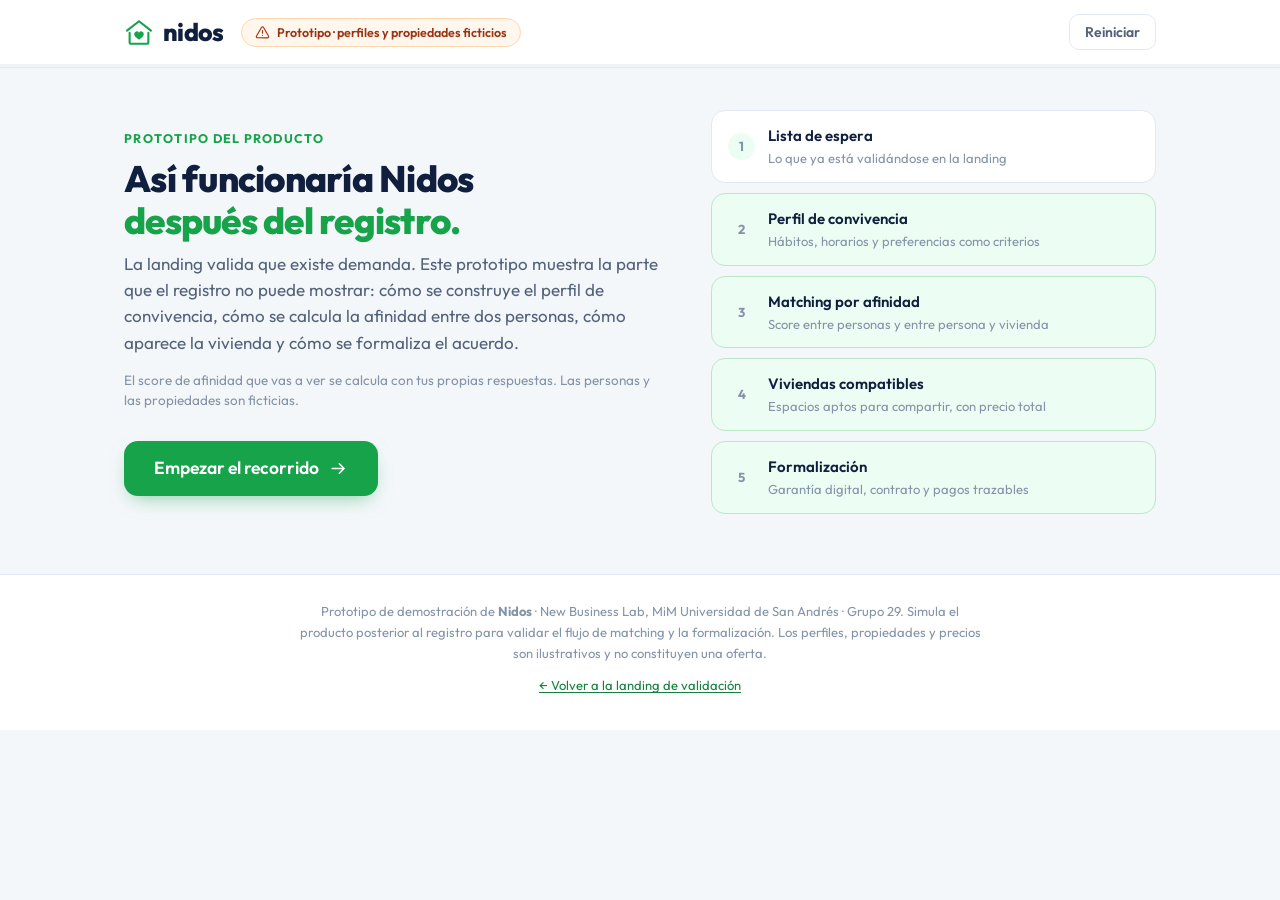
==== demo.html @ 3a669e35 "Prototipo navegable del producto en /demo Cubre el gap que marcó el mentor: la landing valida interé" ====
<!DOCTYPE html>
<html lang="es-AR">
<head>
<meta charset="utf-8">
<meta name="viewport" content="width=device-width, initial-scale=1">
<title>Nidos · Prototipo del producto</title>
<meta name="description" content="Prototipo navegable de Nidos: perfil de convivencia, matching por afinidad, viviendas compatibles y formalización.">
<meta name="robots" content="noindex">

<link rel="icon" href="data:image/svg+xml,<svg xmlns='http://www.w3.org/2000/svg' viewBox='0 0 40 36'><path d='M4 15.5 20 3l16 12.5M7.5 18.5V31a2 2 0 0 0 2 2h21a2 2 0 0 0 2-2V18.5' fill='none' stroke='%2316A34A' stroke-width='3' stroke-linecap='round' stroke-linejoin='round'/><path d='M20 27.5c-4.6-3-6.4-5.2-6.4-7.6a3.4 3.4 0 0 1 6.4-1.7 3.4 3.4 0 0 1 6.4 1.7c0 2.4-1.8 4.6-6.4 7.6z' fill='%2316A34A'/></svg>">

<link rel="preconnect" href="https://fonts.googleapis.com">
<link rel="preconnect" href="https://fonts.gstatic.com" crossorigin>
<link href="https://fonts.googleapis.com/css2?family=Outfit:wght@400;500;600;700;800&display=swap" rel="stylesheet">
<link rel="stylesheet" href="assets/styles.css">
<link rel="stylesheet" href="assets/demo.css">

<script src="assets/config.js"></script>
</head>
<body class="demo-body">

<!-- ====================================================== BARRA SUPERIOR === -->
<header class="dbar">
  <div class="dbar__inner">
    <a class="logo logo--demo" href="index.html" aria-label="Volver a Nidos">
      <svg class="logo__mark" viewBox="0 0 40 36" aria-hidden="true">
        <path d="M4 15.5 20 3l16 12.5M7.5 18.5V31a2 2 0 0 0 2 2h21a2 2 0 0 0 2-2V18.5"
              fill="none" stroke="currentColor" stroke-width="2.8"
              stroke-linecap="round" stroke-linejoin="round"/>
        <path d="M20 27.5c-4.6-3-6.4-5.2-6.4-7.6a3.4 3.4 0 0 1 6.4-1.7 3.4 3.4 0 0 1 6.4 1.7c0 2.4-1.8 4.6-6.4 7.6z"
              fill="currentColor"/>
      </svg>
      <strong>nidos</strong>
    </a>

    <span class="dbadge" title="Ninguna persona ni propiedad de este prototipo es real">
      <svg viewBox="0 0 24 24" aria-hidden="true"><path d="M12 9v4m0 3.5v.01M10.3 3.9 2.4 17.6A1.9 1.9 0 0 0 4 20.5h16a1.9 1.9 0 0 0 1.6-2.9L13.7 3.9a1.9 1.9 0 0 0-3.4 0Z" fill="none" stroke="currentColor" stroke-width="1.8" stroke-linecap="round" stroke-linejoin="round"/></svg>
      Prototipo · perfiles y propiedades ficticios
    </span>

    <div class="dbar__acciones">
      <span class="dbar__paso" id="dpaso"></span>
      <button class="dbtn-ghost" id="dreiniciar">Reiniciar</button>
    </div>
  </div>
  <div class="dprogress"><div class="dprogress__fill" id="dfill"></div></div>
</header>

<main id="dapp" class="dapp"><!-- lo renderiza demo.js --></main>

<footer class="dfooter">
  <p>
    Prototipo de demostración de <strong>Nidos</strong> · New Business Lab, MiM Universidad de San Andrés ·
    Grupo 29. Simula el producto posterior al registro para validar el flujo de matching y la
    formalización. Los perfiles, propiedades y precios son ilustrativos y no constituyen una oferta.
  </p>
  <p><a href="index.html">← Volver a la landing de validación</a></p>
</footer>

<script src="assets/demo.js"></script>
</body>
</html>
---- assets/styles.css ----
/* =============================================================================
 * NIDOS · Hoja de estilos
 * Paleta y tipografía tomadas del mockup: verde de acción, navy para títulos,
 * gris azulado muy claro de fondo, sans geométrica redondeada.
 * ========================================================================== */

:root {
  --green:        #16A34A;
  --green-bright: #22C55E;
  --green-dark:   #15803D;
  --green-soft:   #ECFDF3;
  --navy:         #0F1F3D;
  --navy-soft:    #1E3A5F;
  --slate:        #52627A;
  --slate-light:  #8494A8;
  --line:         #E3E9F0;
  --bg:           #FFFFFF;
  --bg-tint:      #F4F7FA;
  --bg-cool:      #EEF3F8;

  --radius:    14px;
  --radius-lg: 22px;
  --radius-xl: 32px;

  --shadow-sm: 0 1px 2px rgba(15, 31, 61, .06);
  --shadow:    0 4px 16px -4px rgba(15, 31, 61, .10);
  --shadow-lg: 0 24px 60px -18px rgba(15, 31, 61, .22);

  --wrap: 1180px;
  --nav-h: 78px;

  --font: 'Outfit', ui-sans-serif, system-ui, -apple-system, 'Segoe UI', sans-serif;
}

*, *::before, *::after { box-sizing: border-box; }

html { -webkit-text-size-adjust: 100%; scroll-behavior: smooth; }
@media (prefers-reduced-motion: reduce) {
  html { scroll-behavior: auto; }
  *, *::before, *::after { animation-duration: .01ms !important; transition-duration: .01ms !important; }
}

body {
  margin: 0;
  font-family: var(--font);
  font-size: 17px;
  line-height: 1.6;
  color: var(--slate);
  background: var(--bg);
  -webkit-font-smoothing: antialiased;
}

h1, h2, h3 { color: var(--navy); line-height: 1.12; letter-spacing: -.02em; margin: 0; font-weight: 700; }
p { margin: 0; }
img { max-width: 100%; height: auto; display: block; }
a { color: var(--green-dark); text-decoration-thickness: 1px; text-underline-offset: 2px; }

.wrap { width: 100%; max-width: var(--wrap); margin-inline: auto; padding-inline: 24px; }
.accent { color: var(--green); }

.sr-only {
  position: absolute; width: 1px; height: 1px; padding: 0; margin: -1px;
  overflow: hidden; clip: rect(0 0 0 0); white-space: nowrap; border: 0;
}
.skip-link {
  position: absolute; left: 12px; top: -60px; z-index: 200;
  background: var(--navy); color: #fff; padding: 10px 18px;
  border-radius: 0 0 10px 10px; text-decoration: none; transition: top .15s;
}
.skip-link:focus { top: 0; }

:where(a, button, input, select, textarea, summary, details):focus-visible {
  outline: 3px solid var(--green-bright);
  outline-offset: 2px;
  border-radius: 6px;
}

/* Test A/B: el CSS decide qué titular se ve, sin parpadeo. ------------------ */
.variant { display: none; }
html[data-variant="A"] .variant--a,
html[data-variant="B"] .variant--b { display: block; }

/* ---------------------------------------------------------------- BOTONES -- */
.btn {
  --btn-bg: var(--green);
  display: inline-flex; align-items: center; justify-content: center; gap: 10px;
  font-family: inherit; font-size: 16px; font-weight: 600; line-height: 1;
  padding: 15px 26px; border: 0; border-radius: var(--radius);
  background: var(--btn-bg); color: #fff; cursor: pointer;
  transition: background .16s, transform .12s, box-shadow .16s;
  text-decoration: none; white-space: nowrap;
}
.btn svg { width: 19px; height: 19px; flex: none; }
.btn:hover  { --btn-bg: var(--green-dark); }
.btn:active { transform: translateY(1px); }
.btn:disabled { opacity: .55; cursor: not-allowed; transform: none; }

.btn--primary { box-shadow: 0 8px 20px -8px rgba(22, 163, 74, .55); }
.btn--sm  { padding: 11px 20px; font-size: 15px; }
.btn--lg  { padding: 18px 30px; font-size: 17.5px; }
.btn--block { width: 100%; }

.btn--ghost {
  --btn-bg: transparent;
  color: var(--slate); box-shadow: none;
}
.btn--ghost:hover { --btn-bg: var(--bg-cool); color: var(--navy); }

.btn--outline {
  --btn-bg: #fff;
  color: var(--navy); box-shadow: inset 0 0 0 1.5px var(--line);
}
.btn--outline:hover { --btn-bg: var(--bg-tint); }

/* -------------------------------------------------------------------- NAV -- */
.nav {
  position: sticky; top: 0; z-index: 100;
  background: rgba(255, 255, 255, .92);
  backdrop-filter: blur(12px);
  border-bottom: 1px solid transparent;
  transition: border-color .2s, box-shadow .2s;
}
.nav.is-stuck { border-bottom-color: var(--line); box-shadow: var(--shadow-sm); }

.nav__inner {
  min-height: var(--nav-h);
  display: flex; align-items: center; gap: 32px;
}

.logo {
  display: inline-flex; align-items: center; gap: 11px;
  color: var(--green); text-decoration: none; flex: none;
}
.logo__mark { width: 38px; height: 34px; flex: none; }
.logo__text { display: flex; flex-direction: column; }
.logo strong,
.logo__text strong {
  font-size: 30px; font-weight: 800; letter-spacing: -.035em;
  color: var(--navy); line-height: 1;
}
.logo__text em {
  font-style: normal; font-size: 11px; font-weight: 500;
  color: var(--green); letter-spacing: -.005em; margin-top: 3px;
}

.nav__links { display: flex; gap: 30px; margin-inline: auto; }
.nav__links a {
  color: var(--navy-soft); text-decoration: none;
  font-size: 15.5px; font-weight: 500;
}
.nav__links a:hover { color: var(--green); }

/* ------------------------------------------------------------------- HERO -- */
.hero {
  background: linear-gradient(180deg, var(--bg-cool) 0%, var(--bg-tint) 100%);
  overflow: hidden;
}
.hero__inner {
  display: grid; grid-template-columns: minmax(0, 460px) minmax(0, 1fr);
  gap: 56px; align-items: stretch;
}
.hero__copy { min-width: 0; align-self: center; padding-block: 58px 66px; }

.hero__title { font-size: clamp(2.5rem, 4.6vw, 3.6rem); font-weight: 800; }
/* El titular de la variante B es más largo: bajamos un punto el cuerpo para que
   el CTA siga entrando arriba del pliegue y el A/B compare mensajes, no layouts. */
.variant--b .hero__title { font-size: clamp(2.2rem, 3.8vw, 3rem); }
.variant--b .hero__sub   { font-size: 17.5px; margin-top: 16px; }
.hero__sub {
  margin-top: 18px; font-size: 18.5px; line-height: 1.5;
  color: var(--slate); max-width: 30em;
}
.hero__sub strong { color: var(--navy); font-weight: 600; }

.hero__form { margin-top: 30px; }

.puertas { border: 0; padding: 0; margin: 0 0 16px; display: grid; gap: 9px; }
.puertas legend {
  padding: 0; margin-bottom: 10px;
  font-size: 13px; font-weight: 600; letter-spacing: .04em;
  text-transform: uppercase; color: var(--slate-light);
}
.puerta { display: block; cursor: pointer; }
.puerta input { position: absolute; opacity: 0; pointer-events: none; }
.puerta__box {
  display: block; padding: 13px 16px 14px 46px; position: relative;
  background: #fff; border: 1.5px solid var(--line);
  border-radius: var(--radius); transition: border-color .15s, background .15s;
}
.puerta__box::before {
  content: ''; position: absolute; left: 16px; top: 17px;
  width: 18px; height: 18px; border-radius: 50%;
  border: 2px solid #CBD5E1; transition: border-color .15s;
}
.puerta__box::after {
  content: ''; position: absolute; left: 21px; top: 22px;
  width: 8px; height: 8px; border-radius: 50%;
  background: var(--green); transform: scale(0); transition: transform .15s;
}
.puerta:hover .puerta__box { border-color: #CBD5E1; }
.puerta input:checked + .puerta__box {
  border-color: var(--green); background: var(--green-soft);
}
.puerta input:checked + .puerta__box::before { border-color: var(--green); }
.puerta input:checked + .puerta__box::after  { transform: scale(1); }
.puerta input:focus-visible + .puerta__box {
  outline: 3px solid var(--green-bright); outline-offset: 2px;
}
.puerta__title { display: block; font-weight: 600; color: var(--navy); font-size: 16px; }
.puerta__desc  { display: block; font-size: 13.5px; color: var(--slate); margin-top: 2px; line-height: 1.35; }

.field { position: relative; margin-bottom: 10px; }
.field__icon {
  position: absolute; left: 15px; top: 50%; transform: translateY(-50%);
  width: 20px; height: 20px; color: var(--slate-light); pointer-events: none;
}
.field input {
  width: 100%; font-family: inherit; font-size: 16px; color: var(--navy);
  padding: 15px 16px 15px 46px;
  background: #fff; border: 1.5px solid var(--line);
  border-radius: var(--radius); transition: border-color .15s, box-shadow .15s;
}
.field input::placeholder { color: var(--slate-light); }
.field input:hover { border-color: #CBD5E1; }
.field input:focus {
  outline: 0; border-color: var(--green);
  box-shadow: 0 0 0 3.5px rgba(34, 197, 94, .16);
}
.field input[aria-invalid="true"] { border-color: #DC2626; }

/* select con la misma estética que los inputs del hero */
.field select {
  width: 100%; font-family: inherit; font-size: 16px; color: var(--navy);
  padding: 15px 44px 15px 46px;
  background: #fff
    url("data:image/svg+xml,%3Csvg xmlns='http://www.w3.org/2000/svg' viewBox='0 0 24 24'%3E%3Cpath d='m6 9 6 6 6-6' fill='none' stroke='%2352627A' stroke-width='2.2' stroke-linecap='round' stroke-linejoin='round'/%3E%3C/svg%3E")
    right 15px center / 17px no-repeat;
  border: 1.5px solid var(--line); border-radius: var(--radius);
  appearance: none; -webkit-appearance: none; cursor: pointer;
  transition: border-color .15s, box-shadow .15s;
}
.field select:hover { border-color: #CBD5E1; }
.field select:focus {
  outline: 0; border-color: var(--green);
  box-shadow: 0 0 0 3.5px rgba(34, 197, 94, .16);
}
.field select:invalid { color: var(--slate-light); }
.field select option { color: var(--navy); }
.field select[aria-invalid="true"] { border-color: #DC2626; }

.form-error {
  margin: 0 0 10px; font-size: 14.5px; font-weight: 500; color: #DC2626;
}
.hero__form .btn { margin-top: 6px; }
.hero__legal {
  margin-top: 13px; font-size: 13.5px; line-height: 1.45;
  color: var(--slate-light); text-align: center;
}

.hero__badges {
  list-style: none; margin: 14px 0 0; padding: 0;
  display: flex; flex-wrap: wrap; justify-content: center; gap: 6px 18px;
}
.hero__badges li {
  position: relative; padding-left: 20px;
  font-size: 13.5px; color: var(--slate); white-space: nowrap;
}
.hero__badges li::before {
  content: ''; position: absolute; left: 0; top: 3px;
  width: 13px; height: 13px; border-radius: 50%;
  background: var(--green)
    url("data:image/svg+xml,%3Csvg xmlns='http://www.w3.org/2000/svg' viewBox='0 0 24 24'%3E%3Cpath d='m6.5 12.5 3.6 3.6 7.4-8' fill='none' stroke='white' stroke-width='3.4' stroke-linecap='round' stroke-linejoin='round'/%3E%3C/svg%3E")
    center / 9px no-repeat;
}

.hero__media { min-width: 0; align-self: stretch; display: flex; position: relative; }
.hero__media img {
  width: 100%; height: 100%;
  border-radius: 120px 0 0 0;
  object-fit: cover; object-position: center;
}

/* Tarjeta ilustrativa del producto flotando sobre la foto */
.match-card {
  position: absolute; left: 26px; bottom: 26px;
  display: flex; align-items: center; gap: 13px;
  padding: 13px 20px 13px 13px;
  background: rgba(255, 255, 255, .94);
  backdrop-filter: blur(6px); -webkit-backdrop-filter: blur(6px);
  border-radius: 16px; box-shadow: var(--shadow-lg);
  animation: flotar 5.5s ease-in-out infinite;
}
.match-card__ring {
  width: 54px; height: 54px; border-radius: 50%; flex: none;
  background: conic-gradient(var(--green) 0 331deg, #E2E8F0 331deg 360deg);
  display: grid; place-items: center;
}
.match-card__ring span {
  width: 42px; height: 42px; border-radius: 50%; background: #fff;
  display: grid; place-items: center;
  font-size: 15px; font-weight: 800; color: var(--navy); letter-spacing: -.03em;
}
.match-card__ring em { font-style: normal; font-size: 10px; font-weight: 700; }
.match-card__info { display: grid; gap: 2px; }
.match-card__info strong { font-size: 14px; color: var(--navy); font-weight: 700; }
.match-card__info span { font-size: 12.5px; color: var(--slate); }

@keyframes flotar {
  0%, 100% { transform: translateY(0); }
  50%      { transform: translateY(-7px); }
}

/* En desktop la foto sangra hasta el borde derecho, como en el mockup.
   .hero tiene overflow:hidden, así que no genera scroll horizontal. */
@media (min-width: 1021px) {
  /* 24px = el padding lateral de .wrap; el resto es la mitad del margen libre. */
  .hero__media { margin-right: calc(-1 * (max(0px, (100vw - var(--wrap)) / 2) + 24px)); }
}

/* ---------------------------------------------------------------- PILARES -- */
.pilares { padding-block: 68px; }
.pilares__grid { display: grid; grid-template-columns: repeat(3, 1fr); gap: 0; }
.pilar { padding-inline: 34px; }
.pilar:first-child { padding-left: 0; }
.pilar:last-child  { padding-right: 0; }
.pilar + .pilar { border-left: 1px solid var(--line); }

.pilar__icon {
  display: grid; place-items: center;
  width: 62px; height: 62px; border-radius: 50%;
  background: var(--green-soft); color: var(--green);
  margin-bottom: 18px;
}
.pilar__icon svg { width: 30px; height: 30px; }
.pilar h3 { font-size: 21px; margin-bottom: 9px; }
.pilar p  { font-size: 16px; line-height: 1.55; }
.pilar em { color: var(--navy); font-style: italic; }

/* --------------------------------------------------------------- SECCIONES -- */
.eyebrow {
  font-size: 13px; font-weight: 600; letter-spacing: .09em;
  text-transform: uppercase; color: var(--green); margin-bottom: 14px;
}
.section-title {
  font-size: clamp(1.85rem, 3.3vw, 2.6rem); font-weight: 700;
  max-width: 22em; margin-bottom: 44px;
}

/* --------------------------------------------------------------- PROBLEMA -- */
.problema { padding-block: 78px; background: var(--bg-tint); }

.datos {
  display: grid; grid-template-columns: repeat(4, 1fr); gap: 18px;
  margin-bottom: 46px;
}
.dato {
  background: #fff; border: 1px solid var(--line);
  border-radius: var(--radius-lg); padding: 26px 22px 20px;
  box-shadow: var(--shadow-sm);
}
.dato__num {
  display: block; font-size: 44px; font-weight: 800; line-height: 1;
  color: var(--green); letter-spacing: -.04em; margin-bottom: 12px;
}
.dato__num span {
  font-size: 19px; font-weight: 600; letter-spacing: -.01em; margin-left: 2px;
}
.dato__label { font-size: 15px; line-height: 1.5; color: var(--slate); }
.dato cite {
  display: block; margin-top: 12px; font-size: 12.5px; font-style: normal;
  color: var(--slate-light); line-height: 1.35;
}

.quote {
  margin: 0; padding: 34px 38px;
  background: var(--navy); color: #fff;
  border-radius: var(--radius-lg);
  display: grid; grid-template-columns: minmax(0, 1.35fr) minmax(0, 1fr);
  gap: 34px; align-items: center;
}
.quote > p {
  font-size: 20px; line-height: 1.5; font-weight: 500;
  color: #fff; text-wrap: pretty;
}
.quote footer {
  font-size: 14.5px; line-height: 1.5; color: #A8BCD4;
  border-left: 2.5px solid var(--green-bright); padding-left: 18px;
}
.quote footer span { display: block; margin-top: 8px; font-size: 13px; color: #7E93AC; }

/* ------------------------------------------------------------------ PASOS -- */
.pasos { padding-block: 78px; }
.pasos__list {
  list-style: none; margin: 0; padding: 0;
  display: grid; grid-template-columns: repeat(2, 1fr); gap: 22px;
}
.paso {
  position: relative; padding: 28px 30px 30px;
  background: #fff; border: 1px solid var(--line);
  border-radius: var(--radius-lg); box-shadow: var(--shadow-sm);
}
.paso__n {
  display: grid; place-items: center;
  width: 40px; height: 40px; border-radius: 12px;
  background: var(--navy); color: #fff;
  font-size: 18px; font-weight: 700; margin-bottom: 16px;
}
.paso h3 { font-size: 20px; margin-bottom: 9px; }
.paso p  { font-size: 16px; line-height: 1.55; }

/* ------------------------------------------------------------ COMPARATIVA -- */
.comparativa { padding-block: 78px; background: var(--bg-tint); }
.tabla-scroll { overflow-x: auto; border-radius: var(--radius-lg); background: #fff; box-shadow: var(--shadow); }
.tabla { width: 100%; min-width: 720px; border-collapse: collapse; font-size: 15.5px; }
.tabla th, .tabla td { padding: 15px 18px; text-align: center; }
.tabla thead th {
  font-size: 14.5px; font-weight: 600; color: var(--slate);
  line-height: 1.3; vertical-align: bottom;
  border-bottom: 1.5px solid var(--line);
}
.tabla thead th.is-nidos {
  color: var(--green); font-size: 20px; font-weight: 800; letter-spacing: -.02em;
}
.tabla tbody th {
  text-align: left; font-weight: 500; color: var(--navy);
  font-size: 15.5px; min-width: 230px;
}
.tabla tbody tr + tr th,
.tabla tbody tr + tr td { border-top: 1px solid var(--line); }
.tabla td { color: var(--slate); }
.tabla td.is-nidos { background: var(--green-soft); font-weight: 600; color: var(--green-dark); }
.tabla td[data-v="si"]  { color: var(--green-dark); font-weight: 600; }
.tabla td[data-v="no"]  { color: #B4425A; }
.tabla td[data-v="na"]  { color: var(--slate-light); }
.tabla__nota {
  margin-top: 20px; font-size: 16px; color: var(--slate);
  max-width: 46em; line-height: 1.55;
}

/* -------------------------------------------------------------------- FAQ -- */
.faq { padding-block: 78px; }
.faq__inner {
  display: grid; grid-template-columns: minmax(0, .82fr) minmax(0, 1.18fr); gap: 56px;
}
.faq__head { position: sticky; top: calc(var(--nav-h) + 28px); align-self: start; }
.faq__head .section-title { margin-bottom: 18px; }
.faq__aside { font-size: 16px; color: var(--slate); }

.faq__list { display: grid; gap: 10px; }
.qa {
  background: #fff; border: 1px solid var(--line);
  border-radius: var(--radius); overflow: hidden;
  transition: border-color .15s, box-shadow .15s;
}
.qa[open] { border-color: #CBD9E6; box-shadow: var(--shadow-sm); }
.qa summary {
  padding: 18px 52px 18px 22px; position: relative; cursor: pointer;
  font-size: 17px; font-weight: 600; color: var(--navy); list-style: none;
}
.qa summary::-webkit-details-marker { display: none; }
.qa summary::after {
  content: ''; position: absolute; right: 24px; top: 25px;
  width: 10px; height: 10px;
  border-right: 2.2px solid var(--green); border-bottom: 2.2px solid var(--green);
  transform: rotate(45deg); transition: transform .18s;
}
.qa[open] summary::after { transform: rotate(-135deg); top: 27px; }
.qa summary:hover { color: var(--green-dark); }
.qa__body { padding: 0 22px 20px; }
.qa__body p { font-size: 16px; line-height: 1.6; }
.qa__body strong { color: var(--navy); }

/* ----------------------------------------------------------------- CIERRE -- */
.cierre {
  padding-block: 84px; text-align: center;
  background: linear-gradient(180deg, var(--bg-tint) 0%, var(--bg-cool) 100%);
}
.cierre__inner { display: grid; justify-items: center; gap: 20px; }
.cierre h2 { font-size: clamp(1.9rem, 3.4vw, 2.7rem); }
.cierre p  { font-size: 18px; max-width: 34em; }
.cierre__count { font-size: 15px; color: var(--slate-light); }

/* ----------------------------------------------------------------- FOOTER -- */
.footer { background: var(--navy); color: #A8BCD4; padding-block: 46px 38px; }
.footer__inner { display: grid; gap: 22px; }
.footer__brand { display: flex; align-items: center; gap: 16px; flex-wrap: wrap; }
.logo--footer { color: var(--green-bright); }
.logo--footer strong { color: #fff; font-size: 26px; }
.footer__brand p { font-size: 14.5px; color: #8AA0BC; }
.footer__disclaimer {
  font-size: 13.5px; line-height: 1.6; color: #7E93AC; max-width: 78ch;
  padding-top: 20px; border-top: 1px solid rgba(255, 255, 255, .1);
}
.footer__meta {
  display: flex; gap: 22px; flex-wrap: wrap;
  font-size: 13.5px; color: #7E93AC;
}
.footer__meta a { color: #A8BCD4; }

/* ============================================================== ONBOARDING == */
.modal {
  position: fixed; inset: 0; z-index: 300;
  display: grid; place-items: center; padding: 20px;
  /* Red de seguridad: si el contenido de un paso excede el alto disponible,
     scrollea el overlay completo en lugar de recortar el panel. */
  overflow-y: auto; overscroll-behavior: contain;
}
.modal[hidden] { display: none; }
.modal__backdrop {
  position: fixed; inset: 0;
  background: rgba(15, 31, 61, .62);
  animation: fade .18s ease-out;
}
.modal__panel {
  position: relative; width: 100%; max-width: 620px;
  max-height: min(92vh, 860px);
  background: #fff; border-radius: var(--radius-xl);
  box-shadow: var(--shadow-lg);
  display: flex; flex-direction: column; overflow: hidden;
  /* Entrada solo con opacidad: una animación con transform puede dejar el
     panel visualmente desplazado si se interrumpe, y el modal es crítico. */
  animation: fade .2s ease-out;
}
@keyframes fade { from { opacity: 0; } }
@keyframes rise { from { opacity: 0; transform: translateY(14px) scale(.985); } }

.modal__bar {
  display: flex; align-items: center; gap: 14px;
  padding: 18px 20px 16px 26px; flex: none;
}
.logo--modal { color: var(--green); }
.logo--modal strong { font-size: 23px; }
.logo--modal .logo__mark { width: 29px; height: 26px; }
.modal__step {
  margin-left: auto; font-size: 13.5px; font-weight: 600;
  color: var(--slate-light); letter-spacing: .02em;
}
.modal__close {
  display: grid; place-items: center; flex: none;
  width: 36px; height: 36px; border: 0; border-radius: 10px;
  background: var(--bg-tint); color: var(--slate); cursor: pointer;
  transition: background .15s, color .15s;
}
.modal__close svg { width: 18px; height: 18px; }
.modal__close:hover { background: var(--bg-cool); color: var(--navy); }

.progress { height: 4px; background: var(--bg-cool); flex: none; }
.progress__fill {
  height: 100%; width: 0;
  background: linear-gradient(90deg, var(--green), var(--green-bright));
  border-radius: 0 4px 4px 0; transition: width .3s cubic-bezier(.4, 0, .2, 1);
}

/* min-height: 0 es imprescindible: sin él, la regla de tamaño mínimo
   automático de flexbox impide que este hijo se encoja por debajo del alto de
   su contenido, el panel desborda su max-height y el overflow:hidden recorta
   la barra y el pie (pantalla "en blanco" en el paso de precios). */
.modal__body { padding: 26px 26px 8px; overflow-y: auto; flex: 1; min-height: 0; }
.modal__foot {
  display: flex; align-items: center; gap: 12px;
  padding: 18px 26px 24px; flex: none;
  border-top: 1px solid var(--line); background: #fff;
}
.modal__foot .btn--primary { margin-left: auto; }
.modal__foot.is-hidden { display: none; }

/* --- contenido de cada paso ----------------------------------------------- */
.paso-head { margin-bottom: 22px; }
.paso-head h2 { font-size: 25px; line-height: 1.2; }
.paso-head p  { margin-top: 9px; font-size: 15.5px; line-height: 1.5; color: var(--slate); }

.opts { display: grid; gap: 9px; }
.opt { display: block; cursor: pointer; }
.opt input { position: absolute; opacity: 0; pointer-events: none; }
.opt__box {
  display: flex; align-items: flex-start; gap: 13px;
  padding: 15px 18px; background: #fff;
  border: 1.5px solid var(--line); border-radius: var(--radius);
  transition: border-color .14s, background .14s;
}
.opt__box::before {
  content: ''; flex: none; margin-top: 2px;
  width: 19px; height: 19px; border-radius: 50%;
  border: 2px solid #CBD5E1;
  background: no-repeat center/9px 9px;
  transition: border-color .14s, background-color .14s;
}
.opt:hover .opt__box { border-color: #CBD5E1; background: #FCFDFE; }
.opt input:checked + .opt__box { border-color: var(--green); background: var(--green-soft); }
.opt input:checked + .opt__box::before {
  border-color: var(--green); background-color: var(--green);
  background-image: url("data:image/svg+xml,%3Csvg xmlns='http://www.w3.org/2000/svg' viewBox='0 0 12 12'%3E%3Cpath d='M2 6.3 4.6 9 10 3.2' fill='none' stroke='%23fff' stroke-width='2.2' stroke-linecap='round' stroke-linejoin='round'/%3E%3C/svg%3E");
}
.opt input:focus-visible + .opt__box { outline: 3px solid var(--green-bright); outline-offset: 2px; }
.opt__text { min-width: 0; }
.opt__title { display: block; font-size: 16px; font-weight: 600; color: var(--navy); }
.opt__desc  { display: block; font-size: 13.5px; color: var(--slate); margin-top: 2px; line-height: 1.4; }

/* checkbox: cuadrado en lugar de círculo */
.opts--multi .opt__box::before { border-radius: 6px; }

/* selección en grilla compacta (zonas) */
.opts--grid { grid-template-columns: repeat(2, 1fr); }
.opts--grid .opt__box { padding: 13px 15px; }

.campo { margin-top: 4px; }
.campo__label {
  display: block; font-size: 15px; font-weight: 600;
  color: var(--navy); margin-bottom: 9px;
}
.campo__hint { font-size: 13.5px; color: var(--slate-light); font-weight: 400; }
.campo select, .campo textarea, .campo input[type="text"], .campo input[type="tel"] {
  width: 100%; font-family: inherit; font-size: 16px; color: var(--navy);
  padding: 14px 16px; background: #fff;
  border: 1.5px solid var(--line); border-radius: var(--radius);
  transition: border-color .15s, box-shadow .15s;
}
.campo textarea { min-height: 104px; resize: vertical; line-height: 1.5; }
.campo select {
  appearance: none;
  background-image: url("data:image/svg+xml,%3Csvg xmlns='http://www.w3.org/2000/svg' viewBox='0 0 16 16'%3E%3Cpath d='m3.5 6.2 4.5 4.4 4.5-4.4' fill='none' stroke='%2352627A' stroke-width='1.9' stroke-linecap='round' stroke-linejoin='round'/%3E%3C/svg%3E");
  background-repeat: no-repeat; background-position: right 15px center;
  background-size: 16px; padding-right: 42px; cursor: pointer;
}
.campo :is(select, textarea, input):focus {
  outline: 0; border-color: var(--green);
  box-shadow: 0 0 0 3.5px rgba(34, 197, 94, .16);
}
.campo + .campo { margin-top: 20px; }

/* slider de presupuesto */
.rango { margin-top: 6px; }
.rango__valor {
  font-size: 30px; font-weight: 800; color: var(--navy);
  letter-spacing: -.03em; line-height: 1.1;
}
.rango__valor span { font-size: 15px; font-weight: 500; color: var(--slate); letter-spacing: 0; }
.rango input[type="range"] {
  width: 100%; margin: 16px 0 6px; appearance: none;
  background: transparent; cursor: pointer;
}
.rango input[type="range"]::-webkit-slider-runnable-track {
  height: 7px; border-radius: 99px; background: var(--bg-cool);
}
.rango input[type="range"]::-webkit-slider-thumb {
  appearance: none; margin-top: -8px;
  width: 23px; height: 23px; border-radius: 50%;
  background: var(--green); border: 3.5px solid #fff;
  box-shadow: 0 2px 8px rgba(15, 31, 61, .28);
}
.rango input[type="range"]::-moz-range-track {
  height: 7px; border-radius: 99px; background: var(--bg-cool);
}
.rango input[type="range"]::-moz-range-thumb {
  width: 23px; height: 23px; border-radius: 50%;
  background: var(--green); border: 3.5px solid #fff;
  box-shadow: 0 2px 8px rgba(15, 31, 61, .28);
}
.rango__escala {
  display: flex; justify-content: space-between;
  font-size: 13px; color: var(--slate-light);
}

/* bloque de precio en el paso de disposición a pagar */
.precio {
  background: var(--bg-tint); border: 1px solid var(--line);
  border-radius: var(--radius); padding: 18px 20px; margin-bottom: 14px;
}
.precio__monto {
  font-size: 27px; font-weight: 800; color: var(--navy); letter-spacing: -.03em;
  line-height: 1.15;
}
.precio__monto small { font-size: 15px; font-weight: 500; color: var(--slate); letter-spacing: 0; }
.precio__detalle { font-size: 14.5px; line-height: 1.5; color: var(--slate); margin-top: 7px; }
.precio__detalle strong { color: var(--navy); }
.precio--destacado { background: var(--green-soft); border-color: #BBF7D0; }

.wtp-bloque + .wtp-bloque { margin-top: 26px; padding-top: 26px; border-top: 1px solid var(--line); }
.wtp-bloque > h3 { font-size: 17.5px; margin-bottom: 12px; line-height: 1.35; }

/* pantalla de agradecimiento */
.gracias { text-align: center; padding: 14px 4px 30px; }
.gracias__icon {
  display: grid; place-items: center; margin: 0 auto 22px;
  width: 78px; height: 78px; border-radius: 50%;
  background: var(--green-soft); color: var(--green);
}
.gracias__icon svg { width: 40px; height: 40px; }
.gracias h2 { font-size: 27px; margin-bottom: 12px; }
.gracias > p { font-size: 16.5px; line-height: 1.55; max-width: 40ch; margin-inline: auto; }
.gracias__pos {
  margin: 24px auto 0; padding: 20px 26px; max-width: 340px;
  background: var(--bg-tint); border: 1px solid var(--line);
  border-radius: var(--radius-lg);
}
.gracias__pos strong {
  display: block; font-size: 40px; font-weight: 800;
  color: var(--green); letter-spacing: -.04em; line-height: 1;
}
.gracias__pos span { display: block; font-size: 14.5px; color: var(--slate); margin-top: 7px; }
.gracias__acciones { display: grid; gap: 10px; margin-top: 26px; }

/* --------------------------------------------------------------- GARANTÍA -- */
.garantia {
  margin-top: 54px; padding: 38px 42px 30px;
  background: var(--green-soft);
  border: 1.5px solid #BBE7C8; border-radius: var(--radius-lg);
}
.garantia__slider {
  max-width: 460px; margin: 0 auto 30px; text-align: center;
}
.garantia__pregunta {
  display: block; font-size: 16.5px; font-weight: 700;
  color: var(--navy); margin-bottom: 10px;
}
.garantia__slider .rango__valor { justify-content: center; }
.garantia__cols {
  display: grid; grid-template-columns: 1fr auto 1fr;
  gap: 30px; align-items: center;
}
.garantia__col { display: grid; gap: 4px; justify-items: center; text-align: center; }
.garantia__tag {
  font-size: 12.5px; font-weight: 700; letter-spacing: .06em;
  text-transform: uppercase; color: var(--slate);
}
.garantia__col strong {
  font-size: clamp(1.9rem, 3.4vw, 2.6rem); font-weight: 800;
  letter-spacing: -.03em; line-height: 1.1;
}
.garantia__col--hoy strong { color: var(--slate); text-decoration: line-through; text-decoration-thickness: 3px; text-decoration-color: #DC2626; }
.garantia__col--nidos strong { color: var(--green); }
.garantia__col--nidos .garantia__tag { color: var(--green); }
.garantia__det { font-size: 14px; color: var(--slate); }
.garantia__vs { width: 34px; height: 34px; color: var(--navy); }
.garantia__vs svg { width: 100%; height: 100%; }
.garantia__nota {
  margin: 22px auto 0; max-width: 46em; text-align: center;
  font-size: 13.5px; line-height: 1.5; color: var(--slate);
}

/* -------------------------------------------------------------- REFERIDOS -- */
.ref-banner {
  margin: 0 0 14px; padding: 11px 16px;
  background: var(--green-soft); border: 1.5px solid #BBE7C8;
  border-radius: var(--radius); font-size: 14px; line-height: 1.45;
  color: var(--navy);
}
.ref-banner strong { color: var(--green); }

.gracias__ref {
  margin-top: 26px; padding: 22px 22px 20px;
  background: var(--bg-tint); border-radius: var(--radius-lg);
  text-align: left;
}
.gracias__ref h3 { font-size: 17px; font-weight: 700; color: var(--navy); }
.gracias__ref > p { margin-top: 6px; font-size: 14px; line-height: 1.5; color: var(--slate); }
.gracias__ref strong { color: var(--navy); }

.ref-link {
  margin-top: 14px; display: flex; align-items: stretch; gap: 8px;
}
.ref-link span {
  flex: 1; min-width: 0; display: flex; align-items: center;
  padding: 10px 14px; background: #fff;
  border: 1.5px dashed #CBD5E1; border-radius: var(--radius);
  font-size: 13px; color: var(--slate);
  white-space: nowrap; overflow: hidden; text-overflow: ellipsis;
}
.ref-link__btn {
  flex: none; padding: 10px 18px; border: 0; cursor: pointer;
  background: var(--navy); color: #fff; border-radius: var(--radius);
  font-family: inherit; font-size: 14px; font-weight: 600;
  transition: background .15s, transform .15s ease;
}
.ref-link__btn:hover { background: #1B3054; transform: translateY(-1px); }

/* ------------------------------------------------------------- STICKY CTA -- */
.sticky-cta {
  position: fixed; left: 0; right: 0; bottom: 0; z-index: 250;
  padding: 10px 16px calc(10px + env(safe-area-inset-bottom));
  background: rgba(255, 255, 255, .96);
  backdrop-filter: blur(8px); -webkit-backdrop-filter: blur(8px);
  border-top: 1px solid var(--line);
  box-shadow: 0 -8px 24px rgba(15, 31, 61, .10);
  transform: translateY(110%); visibility: hidden;
  transition: transform .3s ease, visibility .3s;
}
.sticky-cta.is-on { transform: none; visibility: visible; }
@media (min-width: 721px) { .sticky-cta { display: none; } }
body.modal-abierta .sticky-cta { display: none; }

/* ----------------------------------------------------- APARICIÓN AL SCROLL -- */
.reveal { opacity: 0; transform: translateY(18px); transition: opacity .55s ease, transform .55s ease; }
.reveal.is-in { opacity: 1; transform: none; }

.reveal-fila { opacity: 0; transition: opacity .5s ease; }
.reveal-fila.is-in { opacity: 1; }

/* ------------------------------------------------------------- MOVIMIENTO -- */
/* Entrada del hero al cargar */
@media (prefers-reduced-motion: no-preference) {
  .hero__copy .variant { animation: subir .65s ease-out backwards; }
  .hero__copy .hero__form { animation: subir .65s .15s ease-out backwards; }
  .hero__media img { animation: revelarFoto .8s ease-out backwards; }
  .match-card {
    animation: entrarCard .5s .55s cubic-bezier(.34, 1.56, .64, 1) backwards,
               flotar 5.5s 1.2s ease-in-out infinite;
  }
}
@keyframes subir {
  from { opacity: 0; transform: translateY(22px); }
}
@keyframes revelarFoto {
  from { opacity: 0; transform: scale(1.035); }
}
@keyframes entrarCard {
  from { opacity: 0; transform: translateY(14px) scale(.92); }
}

/* El anillo de compatibilidad se dibuja solo */
@property --arc {
  syntax: '<angle>'; initial-value: 331deg; inherits: false;
}
.match-card__ring {
  background: conic-gradient(var(--green) 0 var(--arc), #E2E8F0 var(--arc) 360deg);
}
@media (prefers-reduced-motion: no-preference) {
  .match-card__ring { animation: dibujarArco 1.1s .75s ease-out backwards; }
}
@keyframes dibujarArco {
  from { --arc: 0deg; }
  to   { --arc: 331deg; }
}

/* Fondo del hero: dos manchas de color que derivan lento (solo desktop) */
.hero { position: relative; }
.hero__inner { position: relative; z-index: 1; }
@media (min-width: 1021px) and (prefers-reduced-motion: no-preference) {
  .hero::before, .hero::after {
    content: ''; position: absolute; border-radius: 50%;
    filter: blur(70px); opacity: .5; pointer-events: none;
  }
  .hero::before {
    width: 380px; height: 380px; left: -110px; top: -80px;
    background: #DCFCE7;
    animation: derivar 26s ease-in-out infinite alternate;
  }
  .hero::after {
    width: 300px; height: 300px; left: 30%; bottom: -140px;
    background: #E0EAFF;
    animation: derivar 32s 4s ease-in-out infinite alternate-reverse;
  }
}
@keyframes derivar {
  from { transform: translate(0, 0) scale(1); }
  to   { transform: translate(70px, 40px) scale(1.15); }
}

/* Micro-interacciones */
.btn svg { transition: transform .2s ease; }
.btn:hover svg { transform: translateX(3px); }
.btn--primary { transition: background .15s, transform .15s ease, box-shadow .15s ease; }
.btn--primary:hover { transform: translateY(-1px); box-shadow: 0 6px 18px rgba(22, 163, 74, .32); }
.btn--primary:active { transform: translateY(0); }

.puerta__box { transition: border-color .15s, background .15s, transform .15s ease, box-shadow .15s ease; }
.puerta:hover .puerta__box { transform: translateY(-1.5px); box-shadow: var(--shadow); }

.dato { transition: transform .2s ease, box-shadow .2s ease; }
.dato:hover { transform: translateY(-3px); box-shadow: var(--shadow-lg); }

.nav__links a { position: relative; }
.nav__links a::after {
  content: ''; position: absolute; left: 0; right: 0; bottom: -5px;
  height: 2px; border-radius: 2px; background: var(--green);
  transform: scaleX(0); transform-origin: left; transition: transform .22s ease;
}
.nav__links a:hover::after { transform: scaleX(1); }

@media (prefers-reduced-motion: reduce) {
  .reveal, .reveal-fila { opacity: 1; transform: none; transition: none; }
  .match-card { animation: none; }
  html { scroll-behavior: auto; }
}

/* ------------------------------------------------------------------ TOAST -- */
.toast {
  position: fixed; left: 50%; bottom: 26px; transform: translateX(-50%);
  z-index: 400; max-width: calc(100vw - 40px);
  padding: 13px 22px; border-radius: 99px;
  background: var(--navy); color: #fff;
  font-size: 15px; font-weight: 500; box-shadow: var(--shadow-lg);
  animation: rise .2s ease-out;
}
.toast[hidden] { display: none; }

/* =============================================================== RESPONSIVE == */
@media (max-width: 1020px) {
  .hero__inner { grid-template-columns: 1fr; gap: 40px; padding-block: 44px 56px; }
  .hero__media { order: -1; }
  .hero__media img {
    height: auto; aspect-ratio: 16 / 10;
    border-radius: var(--radius-xl); box-shadow: var(--shadow-lg);
  }
  .hero__copy { max-width: 560px; padding-block: 0; }
  .nav__links { display: none; }
  .datos { grid-template-columns: repeat(2, 1fr); }
  .faq__inner { grid-template-columns: 1fr; gap: 34px; }
  .faq__head { position: static; }
  .faq__head .section-title { max-width: none; }
}

@media (max-width: 720px) {
  body { font-size: 16.5px; }
  .wrap { padding-inline: 20px; }

  /* En celular la foto va DEBAJO del formulario: casi todo el tráfico de la
     campaña entra por mobile y el CTA tiene que quedar arriba del pliegue. */
  .hero__inner { gap: 34px; padding-block: 22px 48px; }
  .hero__media { order: 0; }
  .hero__media img { aspect-ratio: 3 / 2; }
  .hero__form { margin-top: 18px; }
  .hero__copy { max-width: none; }
  .hero__title { font-size: 2.2rem; }
  .hero__sub { margin-top: 12px; font-size: 16.5px; }
  .variant--b .hero__title { font-size: 1.95rem; }
  .variant--b .hero__sub { font-size: 16px; margin-top: 9px; }
  .puertas { margin-bottom: 12px; gap: 8px; }
  .puerta__box { padding: 11px 16px 12px 46px; }
  .puerta__box::before { top: 14px; }
  .puerta__box::after { top: 19px; }
  .field input, .field select { padding-top: 13px; padding-bottom: 13px; }
  .field select { padding-top: 12.5px; padding-bottom: 12.5px; }

  .logo__mark { width: 34px; height: 30px; }
  .logo__text strong, .logo strong { font-size: 26px; }
  .logo__text em { display: none; }
  .nav .btn { padding: 10px 16px; font-size: 14.5px; }

  .pilares { padding-block: 48px; }
  .pilares__grid { grid-template-columns: 1fr; gap: 32px; }
  .pilar { padding-inline: 0; }
  .pilar + .pilar { border-left: 0; border-top: 1px solid var(--line); padding-top: 32px; }

  .problema, .pasos, .comparativa, .faq { padding-block: 54px; }
  .section-title { margin-bottom: 32px; }
  .datos { grid-template-columns: 1fr; }
  .dato__num { font-size: 38px; }

  .quote { grid-template-columns: 1fr; gap: 22px; padding: 26px 24px; }
  .quote > p { font-size: 18px; }

  .match-card { left: 12px; bottom: 12px; padding: 10px 14px 10px 10px; gap: 10px; }
  .match-card__ring { width: 44px; height: 44px; }
  .match-card__ring span { width: 34px; height: 34px; font-size: 12.5px; }
  .match-card__info strong { font-size: 12.5px; }
  .match-card__info span { font-size: 11px; }

  .garantia { margin-top: 40px; padding: 26px 20px 22px; }
  .garantia__cols { grid-template-columns: 1fr; gap: 16px; }
  .garantia__vs { transform: rotate(90deg); margin-inline: auto; width: 26px; height: 26px; }

  .pasos__list { grid-template-columns: 1fr; }
  .paso { padding: 24px 22px 26px; }

  .cierre { padding-block: 58px; }

  /* el modal pasa a ocupar toda la pantalla */
  .modal { padding: 0; }
  .modal__panel {
    max-width: none; max-height: none;
    height: 100dvh; border-radius: 0;
  }
  .modal__body { padding: 22px 20px 8px; }
  .modal__bar  { padding: 14px 16px 12px 20px; }
  .modal__foot { padding: 14px 20px 20px; }
  .paso-head h2 { font-size: 22px; }
  .opts--grid { grid-template-columns: 1fr; }
  .modal__foot .btn { flex: 1; }
  .modal__foot .btn--ghost { flex: 0 1 auto; }
}
---- assets/demo.css ----
/* =============================================================================
 * NIDOS · Prototipo del producto (demo.html)
 * Reutiliza los tokens de styles.css. Solo agrega lo propio del prototipo.
 * ========================================================================== */

.demo-body { background: var(--bg-tint); }

/* ------------------------------------------------------------ BARRA / PASO -- */
.dbar {
  position: sticky; top: 0; z-index: 60;
  background: rgba(255, 255, 255, .94);
  border-bottom: 1px solid var(--line);
}
@supports (backdrop-filter: blur(8px)) {
  .dbar { backdrop-filter: saturate(140%) blur(8px); }
}
.dbar__inner {
  max-width: 1080px; margin-inline: auto; padding: 14px 24px;
  display: flex; align-items: center; gap: 18px;
}
.logo--demo { color: var(--green); text-decoration: none; display: flex; align-items: center; gap: 9px; flex: none; }
.logo--demo strong { font-size: 25px; font-weight: 800; letter-spacing: -.03em; color: var(--navy); }
.logo--demo .logo__mark { width: 30px; height: 27px; }

.dbadge {
  display: inline-flex; align-items: center; gap: 7px;
  padding: 6px 13px; border-radius: 99px;
  background: #FFF7ED; border: 1.5px solid #FED7AA; color: #9A3412;
  font-size: 12.5px; font-weight: 600; line-height: 1.2;
}
.dbadge svg { width: 15px; height: 15px; flex: none; }

.dbar__acciones { margin-left: auto; display: flex; align-items: center; gap: 14px; }
.dbar__paso { font-size: 13.5px; font-weight: 600; color: var(--slate-light); white-space: nowrap; }
.dbtn-ghost {
  border: 1.5px solid var(--line); background: #fff; color: var(--slate);
  font-family: inherit; font-size: 14px; font-weight: 600; cursor: pointer;
  padding: 8px 15px; border-radius: 10px; transition: border-color .15s, color .15s;
}
.dbtn-ghost:hover { border-color: #CBD5E1; color: var(--navy); }

.dprogress { height: 3px; background: var(--bg-cool); }
.dprogress__fill {
  height: 100%; width: 0;
  background: linear-gradient(90deg, var(--green), var(--green-bright));
  transition: width .35s cubic-bezier(.4, 0, .2, 1);
}

/* --------------------------------------------------------------- ESTRUCTURA -- */
.dapp { max-width: 1080px; margin-inline: auto; padding: 42px 24px 60px; }
.dpantalla { animation: dentra .3s ease-out; }
@keyframes dentra { from { opacity: 0; transform: translateY(12px); } }

.dtitulo { font-size: clamp(1.7rem, 3.4vw, 2.3rem); font-weight: 800; }
.dbajada { margin-top: 10px; font-size: 17px; line-height: 1.55; color: var(--slate); max-width: 56ch; }
.deyebrow {
  font-size: 12.5px; font-weight: 700; letter-spacing: .1em; text-transform: uppercase;
  color: var(--green); margin-bottom: 10px;
}
.dcabecera { margin-bottom: 30px; }

.dcard {
  background: #fff; border: 1px solid var(--line); border-radius: var(--radius-lg);
  box-shadow: var(--shadow); padding: 26px 28px;
}
.dacciones { margin-top: 30px; display: flex; gap: 12px; flex-wrap: wrap; align-items: center; }
.dnota { margin-top: 14px; font-size: 13.5px; line-height: 1.5; color: var(--slate-light); }

/* ------------------------------------------------------------------ INTRO -- */
.dintro { display: grid; grid-template-columns: minmax(0, 1.1fr) minmax(0, .9fr); gap: 44px; align-items: center; }
.dmapa { display: grid; gap: 10px; }
.dmapa__paso {
  display: flex; align-items: center; gap: 13px;
  padding: 13px 16px; background: #fff;
  border: 1px solid var(--line); border-radius: var(--radius);
}
.dmapa__n {
  flex: none; width: 27px; height: 27px; border-radius: 50%;
  display: grid; place-items: center;
  background: var(--green-soft); color: var(--green-dark);
  font-size: 13.5px; font-weight: 700;
}
.dmapa__paso strong { display: block; font-size: 15px; color: var(--navy); font-weight: 600; }
.dmapa__paso span { font-size: 13px; color: var(--slate-light); }
.dmapa__paso--hoy { border-color: #BBE7C8; background: var(--green-soft); }

/* ------------------------------------------------------- PREGUNTAS PERFIL -- */
.dpreg { max-width: 660px; }
.dopciones { display: grid; gap: 11px; margin-top: 26px; }
.dopcion {
  display: flex; align-items: center; gap: 15px; width: 100%;
  padding: 17px 20px; text-align: left; cursor: pointer;
  background: #fff; border: 1.5px solid var(--line); border-radius: var(--radius);
  font-family: inherit; transition: border-color .15s, background .15s, transform .15s;
}
.dopcion:hover { border-color: var(--green-bright); transform: translateY(-1.5px); box-shadow: var(--shadow); }
.dopcion.is-sel { border-color: var(--green); background: var(--green-soft); }
.dopcion__emoji { font-size: 25px; line-height: 1; flex: none; }
.dopcion__txt strong { display: block; font-size: 16.5px; color: var(--navy); font-weight: 600; }
.dopcion__txt span { font-size: 14px; color: var(--slate); }

/* -------------------------------------------------------- PERFIL RESUMIDO -- */
.dperfil { display: grid; grid-template-columns: minmax(0, 1fr) minmax(0, 1fr); gap: 34px; align-items: start; }
.dchips { display: flex; flex-wrap: wrap; gap: 8px; margin-top: 18px; }
.dchip {
  padding: 7px 14px; border-radius: 99px; background: var(--bg-cool);
  font-size: 13.5px; font-weight: 600; color: var(--navy);
}
.dbarras { display: grid; gap: 15px; margin-top: 4px; }
.dbarra__top { display: flex; justify-content: space-between; font-size: 13.5px; margin-bottom: 6px; }
.dbarra__top strong { color: var(--navy); font-weight: 600; }
.dbarra__top span { color: var(--slate-light); }
.dbarra__riel { height: 8px; border-radius: 99px; background: var(--bg-cool); overflow: hidden; }
.dbarra__val { height: 100%; border-radius: 99px; background: linear-gradient(90deg, var(--green), var(--green-bright)); }

/* --------------------------------------------------------------- SWIPE ------ */
.dswipe { display: grid; grid-template-columns: minmax(0, 420px) minmax(0, 1fr); gap: 40px; align-items: start; }
/* La ficha activa va en el flujo y define el alto; la de atrás se estira encima. */
.dmazo { position: relative; padding-bottom: 14px; }
.dficha {
  position: relative; z-index: 1;
  background: #fff; border: 1px solid var(--line); border-radius: var(--radius-lg);
  box-shadow: var(--shadow-lg); padding: 24px 24px 22px;
  display: flex; flex-direction: column;
  cursor: grab; touch-action: pan-y; user-select: none;
  transition: transform .3s ease, opacity .3s ease;
}
.dficha:active { cursor: grabbing; }
.dficha--fondo {
  position: absolute; inset: 0 0 0 0; z-index: 0;
  transform: scale(.96) translateY(16px); box-shadow: var(--shadow); opacity: .75;
}
.dficha.dvacio { min-height: 340px; }
.dficha--fuera-izq { transform: translateX(-130%) rotate(-16deg); opacity: 0; }
.dficha--fuera-der { transform: translateX(130%) rotate(16deg); opacity: 0; }

.dficha__head { display: flex; align-items: center; gap: 15px; }
.davatar {
  flex: none; width: 62px; height: 62px; border-radius: 50%;
  display: grid; place-items: center;
  font-size: 23px; font-weight: 800; color: #fff; letter-spacing: -.02em;
}
.dficha__nombre { font-size: 21px; font-weight: 700; color: var(--navy); }
.dficha__meta { font-size: 14px; color: var(--slate); }

.dscore { margin-left: auto; text-align: center; flex: none; }
/* --darc y no --arc: en styles.css --arc está registrado con @property y su
   initial-value ganaría al valor de respaldo. */
.dscore__anillo {
  width: 66px; height: 66px; border-radius: 50%; display: grid; place-items: center;
  background: conic-gradient(var(--green) 0 var(--darc, 0deg), #E7EDF4 var(--darc, 0deg) 360deg);
}
.dscore__anillo i {
  width: 52px; height: 52px; border-radius: 50%; background: #fff;
  display: grid; place-items: center; font-style: normal;
  font-size: 17px; font-weight: 800; color: var(--navy); letter-spacing: -.03em;
}
.dscore__lbl { display: block; font-size: 11px; font-weight: 700; letter-spacing: .06em; text-transform: uppercase; color: var(--slate-light); margin-top: 5px; }

.dficha__bio { margin-top: 16px; font-size: 14.5px; line-height: 1.5; color: var(--slate); }
.dcoincid { margin-top: 16px; display: grid; gap: 7px; }
.dcoincid__item { display: flex; align-items: center; gap: 9px; font-size: 14px; }
.dcoincid__ico { flex: none; width: 19px; height: 19px; border-radius: 50%; display: grid; place-items: center; font-size: 11px; font-weight: 800; color: #fff; }
.dcoincid__ico[data-v="si"]   { background: var(--green); }
.dcoincid__ico[data-v="mas"]  { background: #F59E0B; }
.dcoincid__ico[data-v="no"]   { background: #DC2626; }
.dcoincid__item span { color: var(--slate); }
.dcoincid__item b { color: var(--navy); font-weight: 600; }

.dficha__pie { margin-top: auto; padding-top: 18px; display: flex; gap: 11px; }
.dbtn-circ {
  flex: 1; display: flex; align-items: center; justify-content: center; gap: 8px;
  padding: 13px; border-radius: var(--radius); cursor: pointer;
  font-family: inherit; font-size: 15px; font-weight: 700; border: 1.5px solid;
  transition: transform .15s, background .15s;
}
.dbtn-circ:hover { transform: translateY(-1.5px); }
.dbtn-circ--no { background: #fff; border-color: var(--line); color: var(--slate); }
.dbtn-circ--no:hover { border-color: #DC2626; color: #DC2626; }
.dbtn-circ--si { background: var(--green); border-color: var(--green); color: #fff; }
.dbtn-circ--si:hover { background: var(--green-dark); }

.dvacio { display: grid; place-items: center; height: 100%; text-align: center; padding: 30px; color: var(--slate-light); }

/* ------------------------------------------------------------------ MATCH -- */
.dmatch { max-width: 620px; margin-inline: auto; text-align: center; }
.dmatch__avatares { display: flex; justify-content: center; align-items: center; gap: 0; margin-bottom: 22px; }
.dmatch__avatares .davatar { width: 84px; height: 84px; font-size: 30px; border: 4px solid #fff; }
.dmatch__avatares .davatar:last-child { margin-left: -22px; }
.dmatch__score {
  display: inline-flex; align-items: baseline; gap: 6px; margin: 18px 0 4px;
  font-size: 46px; font-weight: 800; color: var(--green); letter-spacing: -.04em; line-height: 1;
}
.dmatch__score span { font-size: 17px; font-weight: 600; color: var(--slate); letter-spacing: 0; }
.dchat {
  margin-top: 26px; text-align: left; display: grid; gap: 10px;
  background: var(--bg-cool); border-radius: var(--radius-lg); padding: 20px;
}
.dmsg { max-width: 78%; padding: 11px 15px; border-radius: 16px; font-size: 14.5px; line-height: 1.45; }
.dmsg--ella { background: #fff; border: 1px solid var(--line); color: var(--navy); border-bottom-left-radius: 5px; }
.dmsg--yo { margin-left: auto; background: var(--green); color: #fff; border-bottom-right-radius: 5px; }

/* -------------------------------------------------------------- VIVIENDAS -- */
.dviviendas { display: grid; grid-template-columns: repeat(3, 1fr); gap: 20px; margin-top: 8px; }
.dviv {
  background: #fff; border: 1.5px solid var(--line); border-radius: var(--radius-lg);
  overflow: hidden; cursor: pointer; text-align: left; padding: 0;
  font-family: inherit; transition: border-color .15s, transform .15s, box-shadow .15s;
  display: flex; flex-direction: column;
}
.dviv:hover { transform: translateY(-3px); box-shadow: var(--shadow-lg); border-color: #BBE7C8; }
.dviv.is-sel { border-color: var(--green); box-shadow: var(--shadow-lg); }
.dviv__foto { height: 130px; position: relative; display: grid; place-items: center; color: #fff; }
.dviv__foto svg { width: 44px; height: 44px; opacity: .92; }
.dviv__tag {
  position: absolute; top: 11px; left: 11px;
  background: rgba(255, 255, 255, .95); color: var(--navy);
  font-size: 11.5px; font-weight: 700; padding: 5px 10px; border-radius: 99px;
}
.dviv__cuerpo { padding: 17px 19px 19px; display: flex; flex-direction: column; flex: 1; }
.dviv__zona { font-size: 16.5px; font-weight: 700; color: var(--navy); }
.dviv__det { font-size: 13.5px; color: var(--slate-light); margin-top: 2px; }
.dviv__precio { margin-top: 13px; font-size: 23px; font-weight: 800; color: var(--navy); letter-spacing: -.03em; }
.dviv__precio small { display: block; font-size: 13px; font-weight: 500; color: var(--slate); letter-spacing: 0; }
.dviv__total { font-size: 12.5px; color: var(--slate-light); margin-top: 3px; }
.dviv__reglas { margin-top: 13px; padding-top: 13px; border-top: 1px solid var(--line); display: grid; gap: 5px; }
.dviv__reglas span { font-size: 12.5px; color: var(--slate); }
.dviv__cta {
  margin-top: 14px; text-align: center; font-size: 14px; font-weight: 700; color: var(--green-dark);
}

/* ---------------------------------------------------------- FORMALIZACIÓN -- */
.dform { display: grid; grid-template-columns: minmax(0, 1.15fr) minmax(0, .85fr); gap: 34px; align-items: start; }
.dlineas { display: grid; gap: 13px; }
.dlinea {
  display: flex; align-items: flex-start; gap: 15px;
  background: #fff; border: 1px solid var(--line); border-radius: var(--radius); padding: 18px 20px;
}
.dlinea--destaca { border-color: #BBE7C8; background: var(--green-soft); }
.dlinea__ico {
  flex: none; width: 38px; height: 38px; border-radius: 11px; display: grid; place-items: center;
  background: var(--green-soft); color: var(--green-dark);
}
.dlinea--destaca .dlinea__ico { background: #fff; }
.dlinea__ico svg { width: 20px; height: 20px; }
.dlinea__txt { flex: 1; min-width: 0; }
.dlinea__txt strong { display: block; font-size: 15.5px; color: var(--navy); font-weight: 700; }
.dlinea__txt span { font-size: 13.5px; color: var(--slate); line-height: 1.45; display: block; margin-top: 3px; }
.dlinea__monto { flex: none; text-align: right; }
.dlinea__monto b { display: block; font-size: 19px; font-weight: 800; color: var(--navy); letter-spacing: -.03em; }
.dlinea__monto span { font-size: 12px; color: var(--slate-light); }

.dcompara { background: var(--navy); color: #fff; border-radius: var(--radius-lg); padding: 24px 26px; }
.dcompara h3 { color: #fff; font-size: 17px; }
.dcompara__fila { display: flex; justify-content: space-between; align-items: baseline; gap: 14px; padding: 13px 0; border-bottom: 1px solid rgba(255,255,255,.14); }
.dcompara__fila:last-of-type { border-bottom: 0; }
.dcompara__fila span { font-size: 14px; color: #A8BCD4; }
.dcompara__fila b { font-size: 19px; font-weight: 800; letter-spacing: -.03em; white-space: nowrap; }
.dcompara__fila b.tachado { color: #FCA5A5; text-decoration: line-through; text-decoration-thickness: 2px; }
.dcompara__fila b.bueno { color: var(--green-bright); }
.dcompara__nota { margin-top: 14px; font-size: 12.5px; line-height: 1.5; color: #8FA6C0; }

/* ------------------------------------------------------------------ CIERRE -- */
.dcierre { max-width: 700px; margin-inline: auto; text-align: center; }
.dcierre__ico {
  width: 76px; height: 76px; border-radius: 50%; margin: 0 auto 22px;
  display: grid; place-items: center; background: var(--green-soft); color: var(--green);
}
.dcierre__ico svg { width: 38px; height: 38px; }
.dresumen { margin-top: 26px; text-align: left; display: grid; gap: 9px; }
.dresumen__it { display: flex; gap: 11px; align-items: flex-start; font-size: 14.5px; color: var(--slate); }
.dresumen__it b { color: var(--navy); font-weight: 600; }
.dresumen__ok { flex: none; width: 20px; height: 20px; border-radius: 50%; background: var(--green); display: grid; place-items: center; }
.dresumen__ok svg { width: 12px; height: 12px; color: #fff; }

/* ----------------------------------------------------------------- FOOTER -- */
.dfooter {
  border-top: 1px solid var(--line); background: #fff;
  padding: 26px 24px 34px; text-align: center;
}
.dfooter p { max-width: 76ch; margin: 0 auto; font-size: 13px; line-height: 1.6; color: var(--slate-light); }
.dfooter p + p { margin-top: 12px; }

/* ------------------------------------------------------------ RESPONSIVE --- */
@media (max-width: 940px) {
  .dintro, .dperfil, .dswipe, .dform { grid-template-columns: 1fr; gap: 30px; }
  .dviviendas { grid-template-columns: 1fr; }
  .dmazo { max-width: 460px; }
}
@media (max-width: 700px) {
  .dbar__inner { flex-wrap: wrap; gap: 10px 14px; padding: 12px 18px; }
  .dbadge { order: 3; width: 100%; justify-content: center; font-size: 11.5px; }
  .dbar__acciones { margin-left: auto; }
  .dapp { padding: 30px 18px 50px; }
  .dficha { padding: 20px; }
  .dviv__foto { height: 110px; }
}
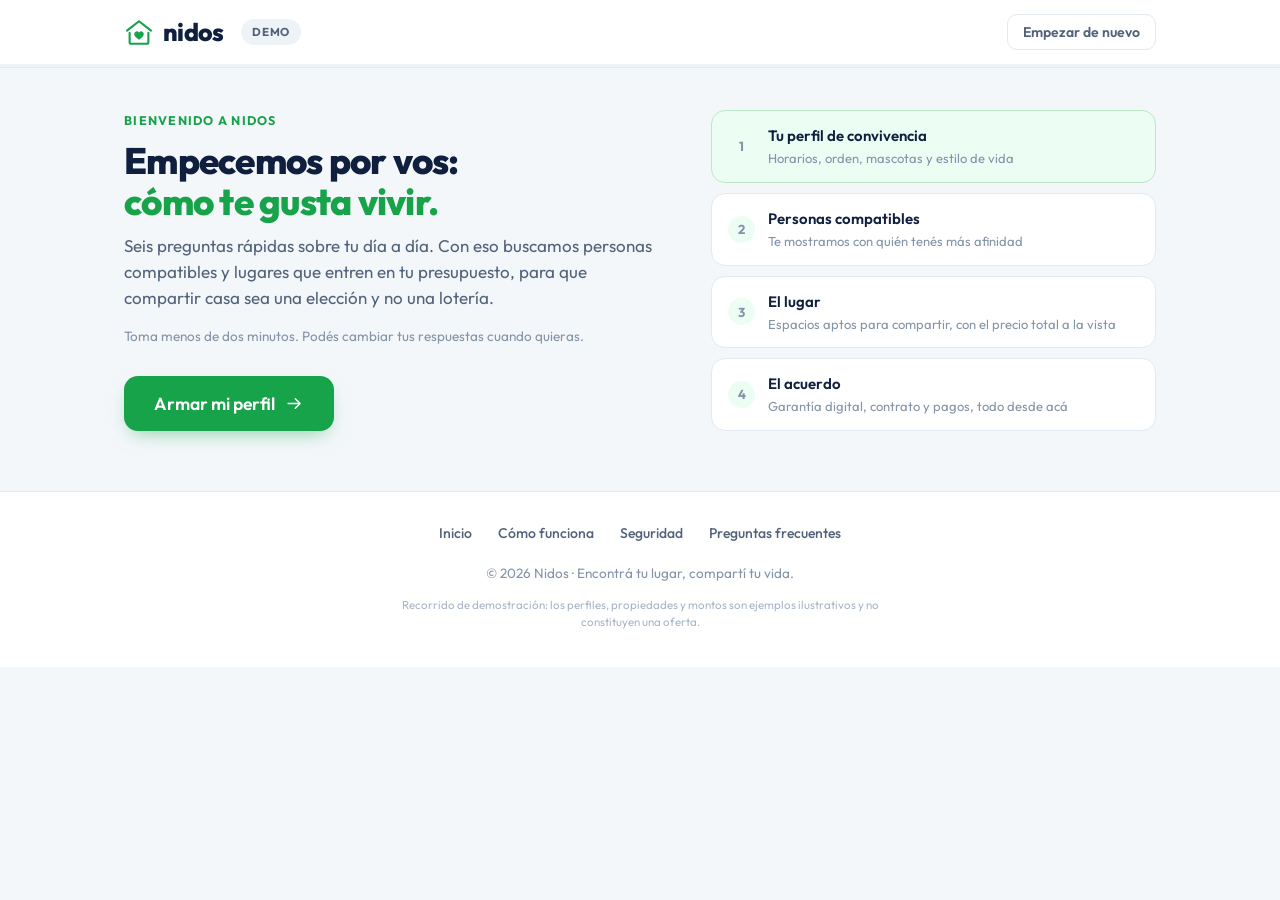
==== commit 5cb18c59: "El demo pasa a voz de producto, sin marco académico Se elimina todo el encuadre de trabajo universit" ====
--- a/demo.html
+++ b/demo.html
@@ -3,8 +3,8 @@
 <head>
 <meta charset="utf-8">
 <meta name="viewport" content="width=device-width, initial-scale=1">
-<title>Nidos · Prototipo del producto</title>
-<meta name="description" content="Prototipo navegable de Nidos: perfil de convivencia, matching por afinidad, viviendas compatibles y formalización.">
+<title>Nidos · Tu perfil de convivencia</title>
+<meta name="description" content="Armá tu perfil, encontrá personas compatibles y el lugar para compartir. Sin garantía propietaria.">
 <meta name="robots" content="noindex">
 
 <link rel="icon" href="data:image/svg+xml,<svg xmlns='http://www.w3.org/2000/svg' viewBox='0 0 40 36'><path d='M4 15.5 20 3l16 12.5M7.5 18.5V31a2 2 0 0 0 2 2h21a2 2 0 0 0 2-2V18.5' fill='none' stroke='%2316A34A' stroke-width='3' stroke-linecap='round' stroke-linejoin='round'/><path d='M20 27.5c-4.6-3-6.4-5.2-6.4-7.6a3.4 3.4 0 0 1 6.4-1.7 3.4 3.4 0 0 1 6.4 1.7c0 2.4-1.8 4.6-6.4 7.6z' fill='%2316A34A'/></svg>">
@@ -19,10 +19,10 @@
 </head>
 <body class="demo-body">
 
-<!-- ====================================================== BARRA SUPERIOR === -->
+<!-- ======================================================== BARRA DE LA APP === -->
 <header class="dbar">
   <div class="dbar__inner">
-    <a class="logo logo--demo" href="index.html" aria-label="Volver a Nidos">
+    <a class="logo logo--demo" href="index.html" aria-label="Nidos, inicio">
       <svg class="logo__mark" viewBox="0 0 40 36" aria-hidden="true">
         <path d="M4 15.5 20 3l16 12.5M7.5 18.5V31a2 2 0 0 0 2 2h21a2 2 0 0 0 2-2V18.5"
               fill="none" stroke="currentColor" stroke-width="2.8"
@@ -33,14 +33,11 @@
       <strong>nidos</strong>
     </a>
 
-    <span class="dbadge" title="Ninguna persona ni propiedad de este prototipo es real">
-      <svg viewBox="0 0 24 24" aria-hidden="true"><path d="M12 9v4m0 3.5v.01M10.3 3.9 2.4 17.6A1.9 1.9 0 0 0 4 20.5h16a1.9 1.9 0 0 0 1.6-2.9L13.7 3.9a1.9 1.9 0 0 0-3.4 0Z" fill="none" stroke="currentColor" stroke-width="1.8" stroke-linecap="round" stroke-linejoin="round"/></svg>
-      Prototipo · perfiles y propiedades ficticios
-    </span>
+    <span class="dbadge">Demo</span>
 
     <div class="dbar__acciones">
       <span class="dbar__paso" id="dpaso"></span>
-      <button class="dbtn-ghost" id="dreiniciar">Reiniciar</button>
+      <button class="dbtn-ghost" id="dreiniciar">Empezar de nuevo</button>
     </div>
   </div>
   <div class="dprogress"><div class="dprogress__fill" id="dfill"></div></div>
@@ -49,12 +46,17 @@
 <main id="dapp" class="dapp"><!-- lo renderiza demo.js --></main>
 
 <footer class="dfooter">
-  <p>
-    Prototipo de demostración de <strong>Nidos</strong> · New Business Lab, MiM Universidad de San Andrés ·
-    Grupo 29. Simula el producto posterior al registro para validar el flujo de matching y la
-    formalización. Los perfiles, propiedades y precios son ilustrativos y no constituyen una oferta.
+  <nav class="dfooter__nav" aria-label="Enlaces">
+    <a href="index.html">Inicio</a>
+    <a href="index.html#como-funciona">Cómo funciona</a>
+    <a href="index.html#comparativa">Seguridad</a>
+    <a href="index.html#faq">Preguntas frecuentes</a>
+  </nav>
+  <p class="dfooter__meta">© 2026 Nidos · Encontrá tu lugar, compartí tu vida.</p>
+  <p class="dfooter__legal">
+    Recorrido de demostración: los perfiles, propiedades y montos son ejemplos
+    ilustrativos y no constituyen una oferta.
   </p>
-  <p><a href="index.html">← Volver a la landing de validación</a></p>
 </footer>
 
 <script src="assets/demo.js"></script>
--- a/assets/demo.css
+++ b/assets/demo.css
@@ -22,13 +22,13 @@
 .logo--demo strong { font-size: 25px; font-weight: 800; letter-spacing: -.03em; color: var(--navy); }
 .logo--demo .logo__mark { width: 30px; height: 27px; }
 
+/* Chip discreto de entorno, como en cualquier sandbox de producto. */
 .dbadge {
-  display: inline-flex; align-items: center; gap: 7px;
-  padding: 6px 13px; border-radius: 99px;
-  background: #FFF7ED; border: 1.5px solid #FED7AA; color: #9A3412;
-  font-size: 12.5px; font-weight: 600; line-height: 1.2;
-}
-.dbadge svg { width: 15px; height: 15px; flex: none; }
+  display: inline-flex; align-items: center;
+  padding: 4px 11px; border-radius: 99px;
+  background: var(--bg-cool); color: var(--slate);
+  font-size: 11.5px; font-weight: 700; letter-spacing: .06em; text-transform: uppercase;
+}
 
 .dbar__acciones { margin-left: auto; display: flex; align-items: center; gap: 14px; }
 .dbar__paso { font-size: 13.5px; font-weight: 600; color: var(--slate-light); white-space: nowrap; }
@@ -237,6 +237,9 @@
   background: #fff; border: 1px solid var(--line); border-radius: var(--radius); padding: 18px 20px;
 }
 .dlinea--destaca { border-color: #BBE7C8; background: var(--green-soft); }
+/* El flujo que paga la otra punta del marketplace: se marca como tal. */
+.dlinea--otrolado { border-style: dashed; background: var(--bg-tint); }
+.dlinea--otrolado .dlinea__ico { background: #fff; color: var(--slate); }
 .dlinea__ico {
   flex: none; width: 38px; height: 38px; border-radius: 11px; display: grid; place-items: center;
   background: var(--green-soft); color: var(--green-dark);
@@ -246,6 +249,12 @@
 .dlinea__txt { flex: 1; min-width: 0; }
 .dlinea__txt strong { display: block; font-size: 15.5px; color: var(--navy); font-weight: 700; }
 .dlinea__txt span { font-size: 13.5px; color: var(--slate); line-height: 1.45; display: block; margin-top: 3px; }
+/* Desglose de la garantía: qué parte es prima del asegurador y qué parte
+   comisión de Nidos. El 6% que paga el inquilino no es todo ingreso propio. */
+.dsplit { display: grid; gap: 3px; margin-top: 9px; padding-top: 9px; border-top: 1px dashed #BBE7C8; }
+.dsplit__it { font-size: 12.5px; color: var(--slate); }
+.dsplit__it b { color: var(--navy); font-weight: 700; }
+
 .dlinea__monto { flex: none; text-align: right; }
 .dlinea__monto b { display: block; font-size: 19px; font-weight: 800; color: var(--navy); letter-spacing: -.03em; }
 .dlinea__monto span { font-size: 12px; color: var(--slate-light); }
@@ -276,10 +285,18 @@
 /* ----------------------------------------------------------------- FOOTER -- */
 .dfooter {
   border-top: 1px solid var(--line); background: #fff;
-  padding: 26px 24px 34px; text-align: center;
-}
-.dfooter p { max-width: 76ch; margin: 0 auto; font-size: 13px; line-height: 1.6; color: var(--slate-light); }
-.dfooter p + p { margin-top: 12px; }
+  padding: 30px 24px 36px; text-align: center;
+}
+.dfooter__nav { display: flex; justify-content: center; flex-wrap: wrap; gap: 10px 26px; }
+.dfooter__nav a {
+  font-size: 14px; font-weight: 500; color: var(--slate); text-decoration: none;
+}
+.dfooter__nav a:hover { color: var(--green-dark); text-decoration: underline; }
+.dfooter__meta { margin-top: 18px; font-size: 13.5px; color: var(--slate-light); }
+.dfooter__legal {
+  margin: 12px auto 0; max-width: 62ch;
+  font-size: 11.5px; line-height: 1.5; color: #A9B6C6;
+}
 
 /* ------------------------------------------------------------ RESPONSIVE --- */
 @media (max-width: 940px) {
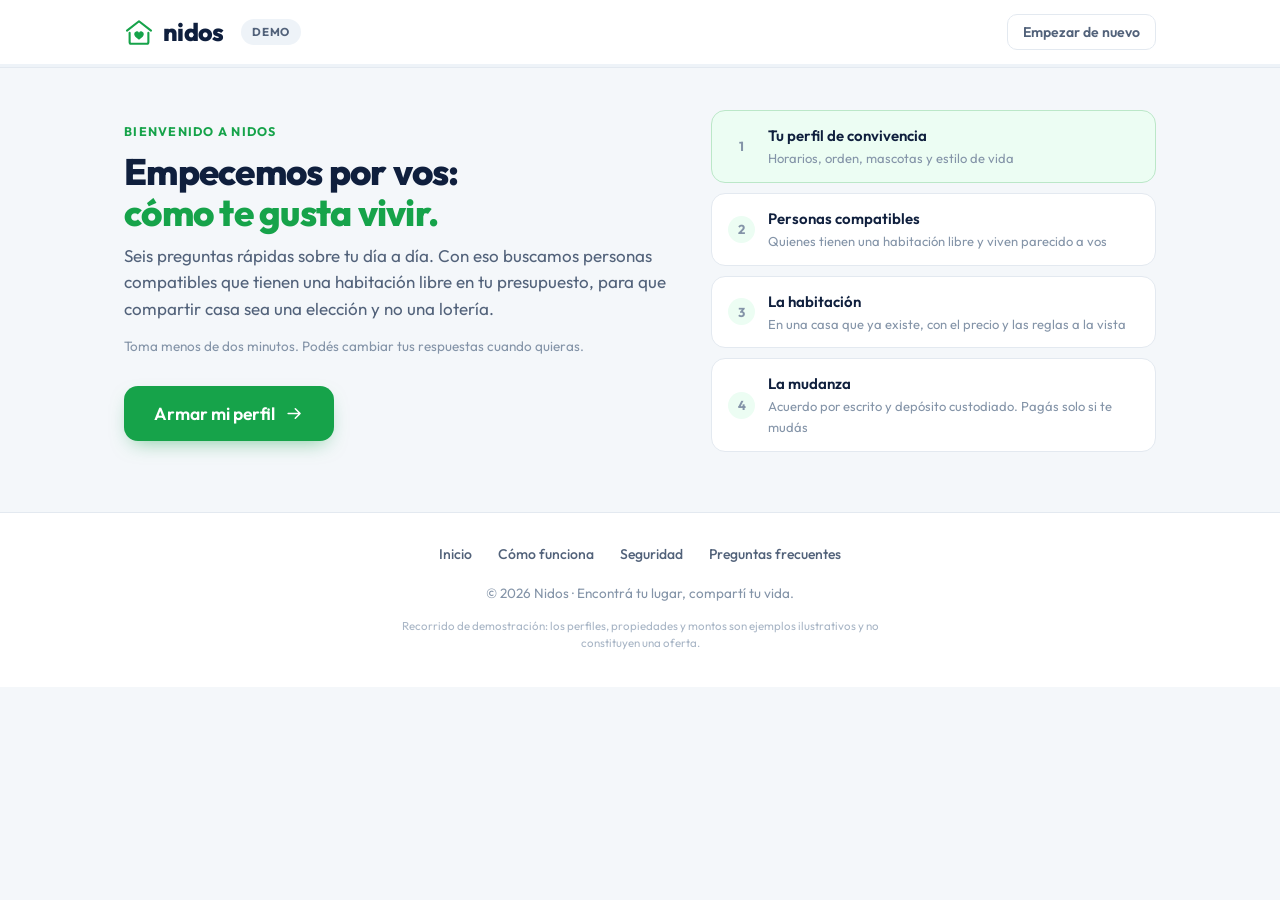
==== commit 461004b2: "Demo: el match es con quien ya vive en la casa y ofrece una habitación Cada perfil muestra su habita" ====
--- a/demo.html
+++ b/demo.html
@@ -4,7 +4,7 @@
 <meta charset="utf-8">
 <meta name="viewport" content="width=device-width, initial-scale=1">
 <title>Nidos · Tu perfil de convivencia</title>
-<meta name="description" content="Armá tu perfil, encontrá personas compatibles y el lugar para compartir. Sin garantía propietaria.">
+<meta name="description" content="Armá tu perfil y encontrá una habitación en la casa de alguien compatible. Sin garantía propietaria.">
 <meta name="robots" content="noindex">
 
 <link rel="icon" href="data:image/svg+xml,<svg xmlns='http://www.w3.org/2000/svg' viewBox='0 0 40 36'><path d='M4 15.5 20 3l16 12.5M7.5 18.5V31a2 2 0 0 0 2 2h21a2 2 0 0 0 2-2V18.5' fill='none' stroke='%2316A34A' stroke-width='3' stroke-linecap='round' stroke-linejoin='round'/><path d='M20 27.5c-4.6-3-6.4-5.2-6.4-7.6a3.4 3.4 0 0 1 6.4-1.7 3.4 3.4 0 0 1 6.4 1.7c0 2.4-1.8 4.6-6.4 7.6z' fill='%2316A34A'/></svg>">
--- a/assets/demo.css
+++ b/assets/demo.css
@@ -157,6 +157,13 @@
 }
 .dscore__lbl { display: block; font-size: 11px; font-weight: 700; letter-spacing: .06em; text-transform: uppercase; color: var(--slate-light); margin-top: 5px; }
 
+.dficha__hab {
+  margin-top: 14px; padding: 10px 13px; border-radius: 12px; background: #F0FAF3;
+  display: flex; align-items: baseline; justify-content: space-between; gap: 10px;
+  font-size: 14px; color: var(--navy); font-weight: 600;
+}
+.dficha__hab b { font-size: 16px; font-weight: 800; letter-spacing: -.02em; white-space: nowrap; }
+.dficha__hab small { font-size: 12px; font-weight: 500; color: var(--slate); letter-spacing: 0; }
 .dficha__bio { margin-top: 16px; font-size: 14.5px; line-height: 1.5; color: var(--slate); }
 .dcoincid { margin-top: 16px; display: grid; gap: 7px; }
 .dcoincid__item { display: flex; align-items: center; gap: 9px; font-size: 14px; }
@@ -230,6 +237,7 @@
 }
 
 /* ---------------------------------------------------------- FORMALIZACIÓN -- */
+.dhab { display: grid; grid-template-columns: minmax(0, 400px) minmax(0, 1fr); gap: 34px; align-items: start; margin-top: 8px; }
 .dform { display: grid; grid-template-columns: minmax(0, 1.15fr) minmax(0, .85fr); gap: 34px; align-items: start; }
 .dlineas { display: grid; gap: 13px; }
 .dlinea {
@@ -267,6 +275,7 @@
 .dcompara__fila b { font-size: 19px; font-weight: 800; letter-spacing: -.03em; white-space: nowrap; }
 .dcompara__fila b.tachado { color: #FCA5A5; text-decoration: line-through; text-decoration-thickness: 2px; }
 .dcompara__fila b.bueno { color: var(--green-bright); }
+.dcompara__fila b.neutro { color: #A8BCD4; font-size: 15px; font-weight: 700; }
 .dcompara__nota { margin-top: 14px; font-size: 12.5px; line-height: 1.5; color: #8FA6C0; }
 
 /* ------------------------------------------------------------------ CIERRE -- */
@@ -300,7 +309,7 @@
 
 /* ------------------------------------------------------------ RESPONSIVE --- */
 @media (max-width: 940px) {
-  .dintro, .dperfil, .dswipe, .dform { grid-template-columns: 1fr; gap: 30px; }
+  .dintro, .dperfil, .dswipe, .dform, .dhab { grid-template-columns: 1fr; gap: 30px; }
   .dviviendas { grid-template-columns: 1fr; }
   .dmazo { max-width: 460px; }
 }
